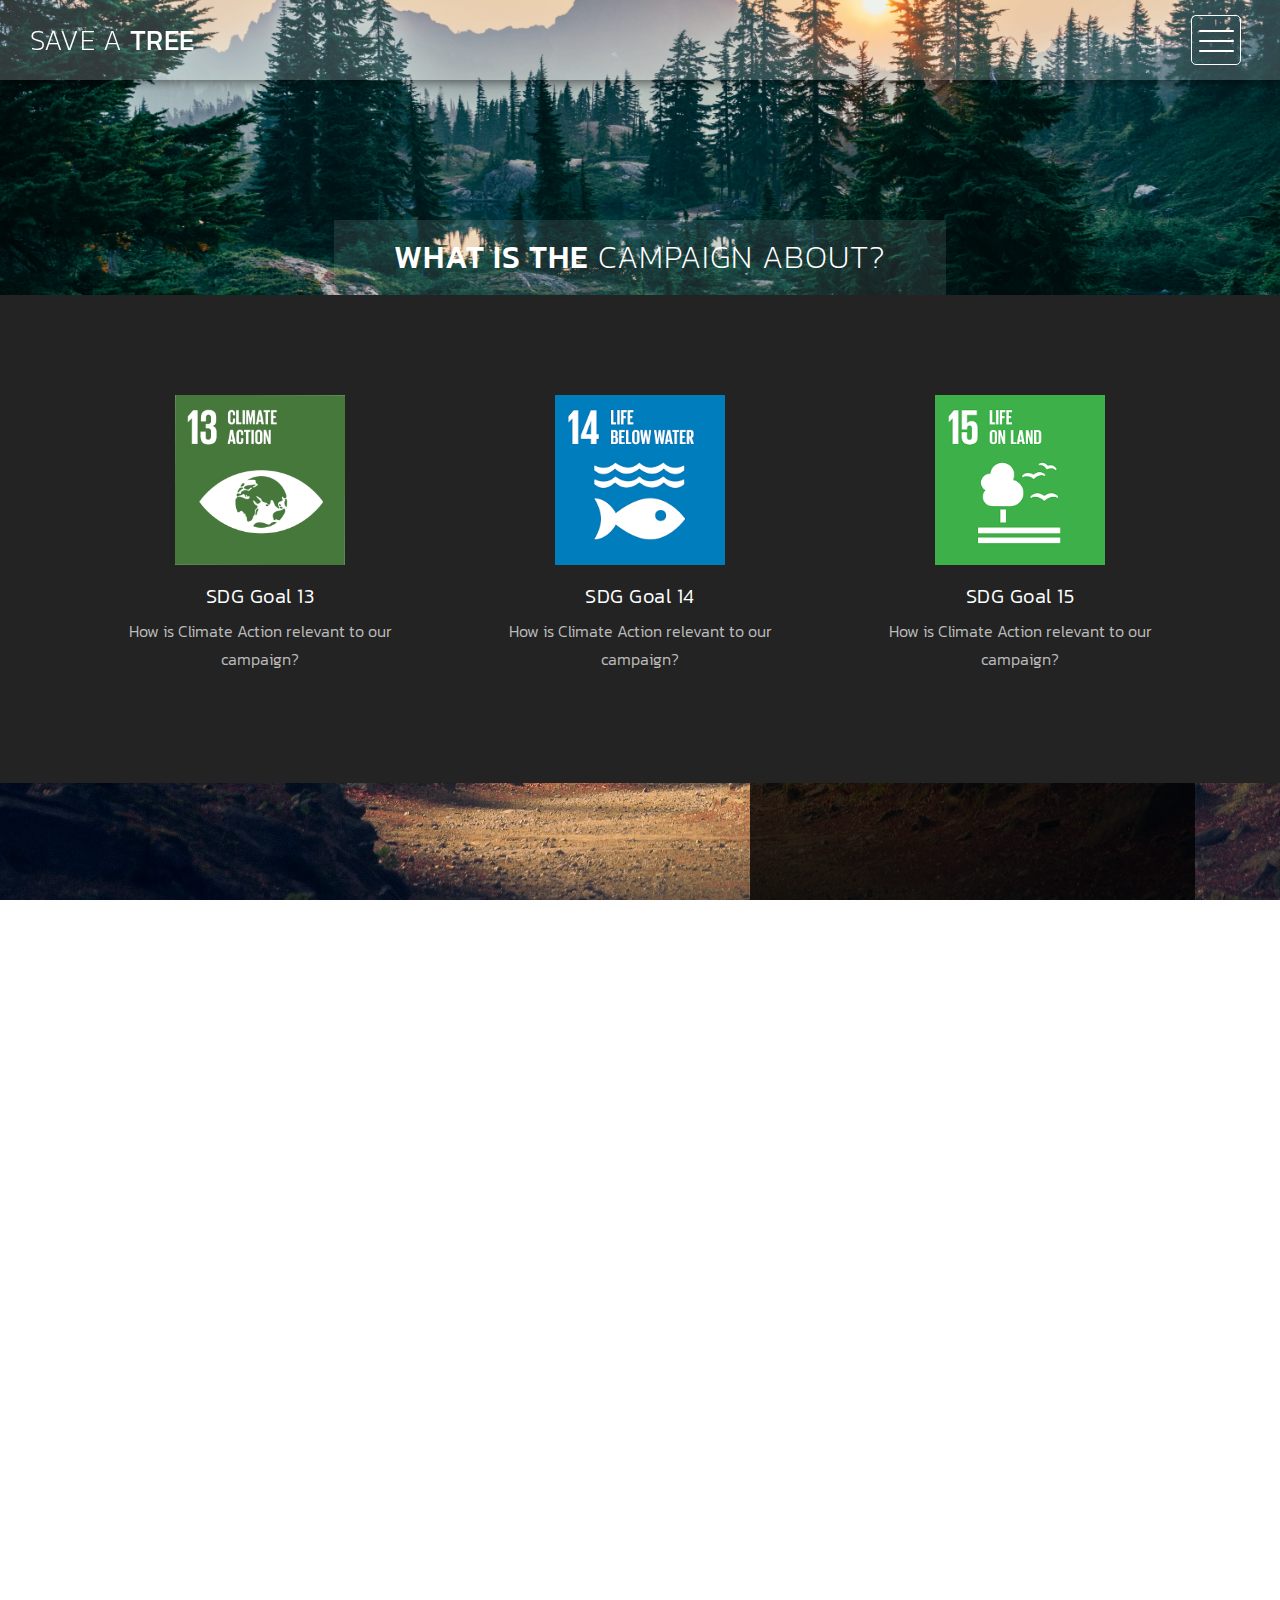
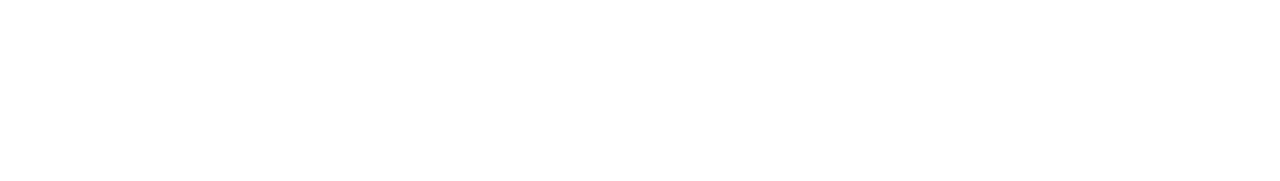
==== about1.html @ 312c1bb8 "about page added" ====
<!DOCTYPE html>
<html>
    <head>
        <meta charset="utf-8">
        <meta http-equiv="X-UA-Compatible" content="IE=edge,chrome=1">
        <title>About</title>

        <meta name="description" content="">
        <meta name="viewport" content="width=device-width, initial-scale=1">
        <link rel="apple-touch-icon" href="apple-touch-icon.png">

        <link rel="stylesheet" href="css/bootstrap.min.css">
        <link rel="stylesheet" href="css/bootstrap-theme.min.css">
        <link rel="stylesheet" href="css/fontAwesome.css">
        <link rel="stylesheet" href="css/light-box.css">
        <link rel="stylesheet" href="css/templatemo-style.css">

        <link href="https://fonts.googleapis.com/css?family=Kanit:100,200,300,400,500,600,700,800,900" rel="stylesheet">

        <script src="js/vendor/modernizr-2.8.3-respond-1.4.2.min.js"></script>
    </head>

<body>

    <nav>
        <div class="logo">
            <a href="index.html"><em>Save A </em>Tree</a>
        </div>
      <div class="menu-icon">
        <span></span>
      </div>
    </nav>

    <div class="page-heading">
        <div class="container">
            <div class="heading-content">
                <h1>What is the<em> campaign about?</em></h1>
            </div>
        </div>
    </div>


    <div class="services">
        <div class="container">
            <div class="col-md-4 col-sm-6">
                <div class="service-item">
                    <div class="icon">
                        <img src="img/13.png" alt="">
                    </div>
                    <div class="text">
                        <h4>SDG Goal 13</h4>
                        <p>How is Climate Action relevant to our campaign?</p>
                    </div>
                </div>
            </div>
            <div class="col-md-4 col-sm-6">
                <div class="service-item">
                    <div class="icon">
                        <img src="img/14.png" alt="">
                    </div>
                    <div class="text">
                        <h4>SDG Goal 14</h4>
                        <p>How is Climate Action relevant to our campaign?</p>
                    </div>
                </div>
            </div>
            <div class="col-md-4 col-sm-6">
                <div class="service-item">
                    <div class="icon">
                        <img src="img/15.png" alt="">
                    </div>
                    <div class="text">
                        <h4>SDG Goal 15</h4>
                        <p>How is Climate Action relevant to our campaign?</p>
                    </div>
                </div>
            </div>
            </div>
        </div>
    </div>


    <div class="more-about-us">
        <div class="container">
            <div class="col-md-5 col-md-offset-7">
                <div class="content">
                    <h1>Save A Tree</h1>
                    <h2>Campaign</h2>
                    <span> </span>
                    <p>The Save a Tree campaign is a noble initiative taken up by The <i>members of Group 5 for their GST project</i> which aims to advocate Enviornment Protection. 
                    <br><br>We not only promote planting new trees, but also trying to <b>save and nurture the small saplings</b> of life near you. 
                    We hope to inspire people to take continued care of the plants near them by watering them, giving them manure etc regularly.
                    <br><br>Join the cause today! <br>Mail us your picture with the plant you saved at email@mail.com.
                    </p>
                    <div class="simple-btn">
                        <a href="index.html">See the Contributions!</a>
                    </div>
                </div>
            </div>
        </div>
    </div>

    


    <footer>
        <div class="container-fluid">
            <div class="col-md-12">
                <p>Made by Dhriti Verma</p>
            </div>
        </div>
    </footer>


    <section class="overlay-menu">
      <div class="container">
        <div class="row">
          <div class="main-menu">
              <ul>
                  <li>
                      <a href="index.html">Home</a>
                  </li>
                  <li>
                      <a href="#">Messages from our contributors</a>
                  </li>
              </ul>
              <p>- One Tree - Several Lives -</p>
          </div>
        </div>
      </div>
    </section>

    <script src="https://ajax.googleapis.com/ajax/libs/jquery/1.11.2/jquery.min.js"></script>
    <script>window.jQuery || document.write('<script src="js/vendor/jquery-1.11.2.min.js"><\/script>')</script>

    <script src="js/vendor/bootstrap.min.js"></script>
    
    <script src="js/plugins.js"></script>
    <script src="js/main.js"></script>

</body>
</html>
---- css/light-box.css ----
/* LIGHT BOX */

body:after {
  content: url(../img/close.png) url(../img/loading.gif) url(../img/prev.png) url(../img/next.png);
  display: none;
}

body.lb-disable-scrolling {
  overflow: hidden;
}

.lightboxOverlay {
  max-height: 100%;
  overflow-y: scroll;
  position: absolute;
  top: 0;
  left: 0;
  z-index: 99999;
  background-color: black;
  filter: progid:DXImageTransform.Microsoft.Alpha(Opacity=80);
  opacity: 0.8;
  display: none;
}

.lightbox {
  position: absolute;
  margin-top: 0%;
  left: 0;
  width: 100%;
  z-index: 100000;
  text-align: center;
  line-height: 0;
  font-weight: normal;
}

.lightbox .lb-image {
  display: block;
  height: auto;
  max-width: inherit;
  max-height: none;
  border-radius: 5px;

  /* Image border */
  border: 10px solid white;
}

.lightbox a img {
  border: none;
}

.lb-outerContainer {
  position: relative;
  *zoom: 1;
  width: 250px;
  height: 250px;
  margin: 0 auto;
  border-radius: 4px;

  /* Background color behind image.
     This is visible during transitions. */
  background-color: white;
}

.lb-outerContainer:after {
  content: "";
  display: table;
  clear: both;
}

.lb-loader {
  position: absolute;
  top: 43%;
  left: 0;
  height: 25%;
  width: 100%;
  text-align: center;
  line-height: 0;
}

.lb-cancel {
  display: block;
  width: 32px;
  height: 32px;
  margin: 0 auto;
  background: url(../img/loading.gif) no-repeat;
}

.lb-nav {
  position: absolute;
  top: 0;
  left: 0;
  height: 100%;
  width: 100%;
  z-index: 10;
}

.lb-container > .nav {
  left: 0;
}

.lb-nav a {
  outline: none;
  background-image: url('[data-uri]');
}

.lb-prev, .lb-next {
  height: 100%;
  cursor: pointer;
  display: block;
}

.lb-nav a.lb-prev {
  width: 34%;
  left: 0;
  float: left;
  background: url(../img/prev.png) left 48% no-repeat;
  filter: progid:DXImageTransform.Microsoft.Alpha(Opacity=0);
  opacity: 0;
  -webkit-transition: opacity 0.6s;
  -moz-transition: opacity 0.6s;
  -o-transition: opacity 0.6s;
  transition: opacity 0.6s;
}

.lb-nav a.lb-prev:hover {
  filter: progid:DXImageTransform.Microsoft.Alpha(Opacity=100);
  opacity: 1;
}

.lb-nav a.lb-next {
  width: 64%;
  right: 0;
  float: right;
  background: url(../img/next.png) right 48% no-repeat;
  filter: progid:DXImageTransform.Microsoft.Alpha(Opacity=0);
  opacity: 0;
  -webkit-transition: opacity 0.6s;
  -moz-transition: opacity 0.6s;
  -o-transition: opacity 0.6s;
  transition: opacity 0.6s;
}

.lb-nav a.lb-next:hover {
  filter: progid:DXImageTransform.Microsoft.Alpha(Opacity=100);
  opacity: 1;
}

.lb-dataContainer {
  margin: 0 auto;
  padding-top: 5px;
  *zoom: 1;
  width: 100%;
  -moz-border-radius-bottomleft: 4px;
  -webkit-border-bottom-left-radius: 4px;
  border-bottom-left-radius: 4px;
  -moz-border-radius-bottomright: 4px;
  -webkit-border-bottom-right-radius: 4px;
  border-bottom-right-radius: 4px;
}

.lb-dataContainer:after {
  content: "";
  display: table;
  clear: both;
}

.lb-data {
  padding: 0 4px;
  color: #ccc;
}

.lb-data .lb-details {
  width: 85%;
  float: left;
  text-align: left;
  line-height: 1.1em;
}

.lb-data .lb-caption {
  font-size: 13px;
  font-weight: bold;
  line-height: 1em;
}

.lb-data .lb-caption a {
  color: #4ae;
}

.lb-data .lb-number {
  margin-top: 15px;
  display: block;
  clear: left;
  padding-bottom: 1em;
  font-size: 13px;
  color: #999999;
}

.lb-data .lb-close {
  display: block;
  float: right;
  width: 30px;
  height: 30px;
  background: url(../img/close.png) top right no-repeat;
  text-align: right;
  outline: none;
  filter: progid:DXImageTransform.Microsoft.Alpha(Opacity=70);
  opacity: 0.7;
  -webkit-transition: opacity 0.2s;
  -moz-transition: opacity 0.2s;
  -o-transition: opacity 0.2s;
  transition: opacity 0.2s;
}

.lb-data .lb-close:hover {
  cursor: pointer;
  filter: progid:DXImageTransform.Microsoft.Alpha(Opacity=100);
  opacity: 1;
}
---- css/templatemo-style.css ----
/*

Highway Template

https://templatemo.com/tm-520-highway

*/

body {
  font-family: 'Kanit', sans-serif;
}

body::-webkit-scrollbar {
  width: 8px;
  height: 8px;
  background-color: rgba(0, 0, 0, 0.9);
}
/* Add a thumb */
body::-webkit-scrollbar-thumb {
    background: rgba(250, 250, 250, 0.5);
}

body, html {
  height: 100%;
  min-height: 100%;
  overflow-x: hidden;
}

.scaling {
  background-image: url(../option3.jpg);
  background-size: cover;
}

.page-heading {
  background-image: url(../option5.jpg);
  background-repeat: no-repeat;
  background-size: cover;
  background-position: center center;
  width: 100%;
  text-align: center;
}

.page-heading .heading-content h1 {
  font-size: 32px;
  text-transform: uppercase;
  color: #fff;
  letter-spacing: 1px;
  background-color: rgba(250,250,250,0.1);
  display: inline-block;
  margin-bottom: 0;
  margin-top: 220px;
  padding: 20px 60px;
}

.page-heading .heading-content em {
  font-style: normal;
  font-weight: 200;
}



/* Nav Bar */

nav .logo {
  float: left;
  margin-left: 30px;
}

nav .logo a {
  font-size: 28px;
  line-height: 80px;
  text-transform: uppercase;
  color: #fff;
  text-decoration: none;
  letter-spacing: 0.5px;
}

nav .logo em {
  font-style: normal;
  font-weight: 200;
}

nav {
  background: rgba(250,250,250,0.2);
  height: 80px;
  position: fixed;
  width: 100%;
  left: 0;
  top: 0;
  z-index: 300;
  box-shadow: 0px 2px 10px 0px rgba(0,0,0,0.5);
}

.menu-icon {
  background: transparent;
  border: 1px solid #fff;
  width: 50px;
  height: 50px;
  margin: 15px 39px 0 auto;
  position: relative;
  cursor: pointer;
  transition: background 0.5s;
  border-radius: 5px;
}

.menu-icon span,
.menu-icon span:before,
.menu-icon span:after {
  cursor: pointer;
  border-radius: 1px;
  height: 2px;
  width: 35px;
  background: white;
  position: absolute;
  left: 15%;
  top: 50%;
  display: block;
  content: '';
  transition: all 0.5s ease-in-out;
}

.menu-icon span:before {
  left: 0;
  top: -10px;
}

.menu-icon span:after {
  left: 0;
  top: 10px;
}

.menu-icon.active {
  background: rgba(250,250,250,0.2);
}

.menu-icon.active span {
  background-color: transparent;
}

.menu-icon.active span:before,
.menu-icon.active span:after {
  top: 0;
}

.menu-icon.active span:before {
  transform: rotate(135deg);
}

.menu-icon.active span:after {
  transform: rotate(-135deg);
}
/* Menu */

.overlay-menu {
  background: rgba(0, 0, 0, 0.95);
  color: #ffffff;
  position: fixed;
  z-index: 100;
  left: 0;
  top: 0;
  height: 100%;
  overflow-y: auto;
  -webkit-overflow-scrolling: touch;
  width: 100%;
  padding: 50px 0;
  opacity: 0;
  text-align: center;
  transform: translateY(-100%);
  transition: all 0.5s;
}

.overlay-menu.open {
  opacity: 1;
  transform: translateY(0%);
}

.overlay-menu .main-menu {
  transform: translateY(50%);
  opacity: 0;
  transition: all 0.3s;
  transition-delay: 0s;
}

.overlay-menu.open .main-menu {
  transition: all 0.7s;
  transition-delay: 0.7s;
  opacity: 1;
  transform: translateY(0%);
}

.overlay-menu .main-menu:nth-child(2) {
  transition-delay: 0s;
}

.overlay-menu.open .main-menu:nth-child(2) {
  transition-delay: 1.25s;
}

.overlay-menu {
  overflow: scroll;
}

.overlay-menu::-webkit-scrollbar {
  display: none;
}

.overlay-menu ul {
  list-style: none;
  margin-top: 80px;
  padding: 0px;
}
.overlay-menu ul li {
  padding: 15px 0px;
}

.overlay-menu ul li a {
  font-size: 24px;
  font-weight: 300;
  color: #fff;
  text-decoration: none;
  transition: all 0.5s;
}

.overlay-menu ul li a:hover {
  color: rgba(250,250,250,0.5);
}


.overlay-menu p {
  margin-top: 60px;
  font-size: 13px;
  text-transform: uppercase;
  color: #fff;
  font-weight: 200;
  letter-spacing: 0.5px;
  text-align: center;
}



#video-container  {
  position: relative;
  width: 100%;
  height: 100%;
  overflow: hidden;
  z-index: 1;
}

#video-container video,
.video-overlay {
  position: absolute;
  left: 50%;
  top: 50%;
  transform: translate(-50%, -50%);
  min-width: 100%;
  min-height: 100%;
}

#video-container .video-overlay {
  z-index: 9999;
  background: rgba(0,0,0,0.5);
  width: 100%;
}

#video-container .video-content {
  z-index: 99999;
  position: absolute;
  height: 100%;
  width: 100%;
}

#video-container .video-content .inner {
  height: 100%;
  width: 100%;
  display: flex;
  justify-content: center;
  align-items: center;
  flex-flow: column wrap;
}

#video-container .video-content .inner h1 {
  font-size: 64px;
  text-transform: uppercase;
  color: #fff;
  letter-spacing: 2px;
  font-weight: 500;
  text-align: center;
}

#video-container .video-content .inner em {
  font-style: normal;
  font-weight: 200;
}


#video-container .video-content .inner p {
  color: #fff;
  font-size: 22px;
  font-weight: 200;
  letter-spacing: 1.5px;
  text-align: center;
  padding: 0px 30px;
}

#video-container .video-content .inner a {
  color: #fff;
  text-decoration: underline;
}

#video-container .video-content .inner .scroll-icon {
  margin-top: 45px;
}

.full-screen-portfolio .container-fluid,
.full-screen-portfolio .col-md-4, .col-md-8 {
  padding-left: 0px;
  padding-right: 0px;
}


.portfolio-item img {
  width: 100%;
  overflow: hidden;
}

.portfolio-item .thumb {
  position: relative;
}


.portfolio-item .hover-effect .hover-content {
    position: absolute;
    text-align: left;
    width: 100%;
    bottom: 0;
    left: 0;
}


.full-screen-portfolio .portfolio-item h1 {
  position: relative;
  font-size: 22px;
  text-transform: uppercase;
  color: #fff;
  display: inline-block;
  padding-left: 20px;
  line-height: 15px;
  transform: translateY(25px);
  transition: .5s ease-in-out;
  letter-spacing: 0.5px;
 }

 .full-screen-portfolio .portfolio-item em {
  font-style: normal;
  font-weight: 200;
 }

.full-screen-portfolio .portfolio-item:hover h1 {
  transform: translateY(0);
 }

.full-screen-portfolio .portfolio-item p {
  padding-left: 20px;
  font-weight: 300!important;
  letter-spacing: 0.5px;
  font-size: 14px;
  color: #fff;
  opacity: 0;
  transform: translateY(10px);
  transition: .5s ease-in-out;
  text-transform: uppercase;
 }

 .full-screen-portfolio .portfolio-item {
 text-align: center;
 line-height: 150%;
 text-transform: lowercase;
 cursor: pointer;
}

.full-screen-portfolio .portfolio-item:hover p {
  opacity: 1;
  transform: translateY(0);
 }




.popup-icon {
  position: fixed;
  bottom: 30px;
  right: 30px;
  z-index: 300;
  display: inline-block;
  width: 60px;
  height: 60px;
}

.popup-icon button {
  background-color: transparent;
  outline: none;
  border: none;
}

.modal-btn img {
  width: 60px;
  height: 60px;
}

/* Modal */
.modal {
  background-color: rgba(0,0,0,.95);
  display: none;
  overflow: auto;
  position: fixed;
  z-index: 1000;
  top: 0;
  left: 0;
  width: 100%;
  height: 100%;
  transform: all 0.6s;
  overflow: scroll;
}

.modal::-webkit-scrollbar {
  display: none;
}

/* Modal Content */
.modal-content {
  text-align: center;
  position: relative;
  top: 0;
  width: 100%;
  margin: 0 auto;
  background-color: transparent;
}
.modal-animated-in {
  animation: totop-in .6s ease;
}
.modal-animated-out {
  animation: totop-out .6s ease forwards;
}
.modal-header {
  border-bottom: none;
}
.modal-header h3 {
  color: #fff;
  font-weight: 400;
  letter-spacing: 1px;
  font-size: 64px;
  margin-top: 5%;
  border-bottom: none;
  margin-bottom: 20px;
}

.modal-header em {
  font-style: normal;
  font-weight: 200;
}

.modal-content .close-btn {
  position: absolute;
  z-index: 99999999;
  color: #fff;
  right: 38px;
  top: 15px;
  width: 50px;
  height: 50px;
  text-align: center;
  cursor: pointer;
}

.modal-body {
  text-align: center;
  margin: 0 auto;
}

.modal-body input {
  border-radius: 5px;
  padding-left: 15px;
  font-size: 14px;
  font-weight: 200;
  color: #fff;
  background-color: rgba(250, 250, 250, 0.15);
  outline: none;
  border: none;
  box-shadow: none;
  line-height: 40px;
  height: 40px;
  width: 60%;
  margin-left: auto;
  margin-right: auto;
  margin-bottom: 25px;
}

.modal-body textarea {
  border-radius: 5px;
  padding-left: 15px;
  padding-top: 10px;
  font-size: 14px;
  font-weight: 200;
  color: #fff;
  background-color: rgba(250, 250, 250, 0.15);
  outline: none;
  border: none;
  box-shadow: none;
  height: 165px;
  max-height: 220px;
  width: 60%;
  margin-left: auto;
  margin-right: auto;
  max-width: 100%;
  margin-bottom: 25px;
}

.modal-body button {
  border-radius: 0px;
  font-size: 13px;
  text-transform: uppercase;
  font-weight: 600;
  background-color: transparent;
  color: #fff;
  letter-spacing: 2px;
  border-bottom: 3px solid #fff;
  display: inline-block;
  padding: 0px 0px 3px 0px;
  transition: all 0.5s;
  border-top: none;
  border-right: none;
  border-left: none;
}

.modal-body button:hover {
  color: rgba(250,250,250,0.5);
  border-color: rgba(250,250,250,0.5);
  outline: none;
}

/* Keyframes */
@keyframes totop-in {
  0% {
    top: 600px;
    opacity: 0;
  }
  100% {
    top: 0%;
    opacity: 1;
  }  
}

@keyframes totop-out {
  0% {
    top: 0px;
    opacity: 1;
  }
  100% {
    top: -100%;
    opacity: 0;
  }  
}



footer {
  width: 100%;
  height: 80px;
  background-color: #313131;
}

footer p {
  text-align: center;
  color: #fff;
  font-weight: 200;
  font-size: 13px;
  text-transform: uppercase;
  padding-top: 33px;
  letter-spacing: 0.5px;
}

footer a {
  color: #aaa;
  text-decoration: none;
}

footer a:hover {
  text-decoration: none;
  color: #aaa;
}



.masonry-portfolio .container-fluid {
  padding-right: 0px;
  padding-left: 0px;
}

.masonry .col-md-4, .masonry .col-md-8 {
  padding-right: 0px;
  padding-left: 0px;
}

.masonry {
  width: 100%;
  background-color: transparent;
  position: relative;
}

.masonry .item {
  display: inline-block;
  float: left;
}

.masonry .first-item {
  margin-bottom: -0.5px;
}

.masonry .last-item {
  float: left;
}

.masonry .item img {
  width: 100%;
  overflow-y: hidden;
}

.masonry .item .thumb {
  position: relative;
}

.masonry .item .hover-effect .hover-content {
    position: absolute;
    text-align: left;
    width: 100%;
    bottom: 5px;
    left: 0;
}


.masonry .item h1 {
  position: relative;
  font-size: 22px;
  text-transform: uppercase;
  color: #fff;
  display: inline-block;
  padding-left: 20px;
  line-height: 15px;
  transform: translateY(25px);
  transition: .5s ease-in-out;
  letter-spacing: 0.5px;
 }

.masonry .item em {
  font-style: normal;
  font-weight: 200;
 }

.masonry .item:hover h1 {
  transform: translateY(0);
 }

.masonry .item p {
  padding-left: 20px;
  font-weight: 300!important;
  letter-spacing: 0.5px;
  font-size: 14px;
  color: #fff;
  opacity: 0;
  transform: translateY(10px);
  transition: .5s ease-in-out;
  text-transform: uppercase;
 }

.masonry .item {
 text-align: center;
 line-height: 150%;
 text-transform: lowercase;
 cursor: pointer;
}

.masonry .item:hover p {
  opacity: 1;
  transform: translateY(0);
 }




.grid-portfolio {
  padding: 65px 0px;
  background-color: #232323;
}

.grid-portfolio .portfolio-item {
  margin: 15px 0px;
}

.portfolio-item .hover-effect .hover-content {
    position: absolute;
    text-align: left;
    width: 100%;
    bottom: 5px;
    left: 0;
}


.grid-portfolio .portfolio-item h1 {
  position: relative;
  font-size: 22px;
  text-transform: uppercase;
  color: #fff;
  display: inline-block;
  padding-left: 20px;
  line-height: 15px;
  transform: translateY(25px);
  transition: .5s ease-in-out;
  letter-spacing: 0.5px;
 }

 .grid-portfolio .portfolio-item em {
  font-style: normal;
  font-weight: 200;
 }

.grid-portfolio .portfolio-item:hover h1 {
  transform: translateY(0);
 }

.grid-portfolio .portfolio-item p {
  padding-left: 20px;
  font-weight: 300!important;
  letter-spacing: 0.5px;
  font-size: 14px;
  color: #fff;
  opacity: 0;
  transform: translateY(10px);
  transition: .5s ease-in-out;
  text-transform: uppercase;
 }

.grid-portfolio .portfolio-item:hover p {
  opacity: 1;
  transform: translateY(0);
 }

 .grid-portfolio .load-more-button {
  margin-top: 15px;
 }

 .grid-portfolio .load-more-button a {
  width: 100%;
  height: 80px;
  display: inline-block;
  text-align: center;
  line-height: 80px;
  font-size: 15px;
  text-transform: uppercase;
  text-decoration: none;
  letter-spacing: 1px;
  color: #fff;
  background-color: #313131;
  transition: all 0.5s;
 }

 .grid-portfolio .load-more-button a:hover {
  color: rgba(250,250,250,0.5);
 }




 .services {
  background-color: #232323;
  padding: 65px 0px;
 }

 .services .service-item {
  margin: 15px 0px;
  padding: 20px;
  text-align: center;
  transition: all 0.5s;
 }

  .services .service-item:hover {
    background-color: #313131;
  }

 .services .service-item .icon {
  width: 170px;
  height: 170px;
  text-align: center;
  display: inline-block;
  line-height: 50px;
 }

.services .service-item .icon img {
  max-width: 100%;
}

.services .service-item h4 {
  margin-top: 20px;
  color: #fff;
  font-size: 20px;
  text-transform: capitalize;
  letter-spacing: 0.5px;
  font-weight: 300;
}

.services .service-item p {
  color: #bbb;
  font-size: 16px;
  font-weight: 300;
  line-height: 28px;
}



.more-about-us {
  background-image: url(../landing-page.jpg);
  background-repeat: no-repeat;
  background-attachment: fixed;
  background-size: cover;
  background-position: center center;
  width: 100%;
  text-align: center;
}

.more-about-us .content {
  background-color: rgba(0,0,0,0.8);
  text-align: left;
  padding: 150px 60px;
  color: #fff;
}

.more-about-us .content h2 {
  margin-top: 0px;
  font-size: 34px;
  font-weight: 300;
  letter-spacing: 0.5px;
  margin-bottom: 5px;
}

.more-about-us .content span {
  font-size: 16px;
  font-weight: 200;
  display: inline-block;
  margin-bottom: 30px;
  letter-spacing: 0.5px;
}

.more-about-us .content p {
  color: #fff;
  font-size: 16px;
  font-weight: 300;
  line-height: 28px;
}

.more-about-us .content .simple-btn {
  margin-top: 30px;
}

.more-about-us .content .simple-btn a {
  font-size: 13px;
  text-transform: uppercase;
  font-weight: 600;
  background-color: transparent;
  color: #fff;
  letter-spacing: 2px;
  border-bottom: 3px solid #fff;
  padding-bottom: 3px;
  text-decoration: none;
  transition: all 0.5s;
}

.more-about-us .content .simple-btn a:hover {
  opacity: 0.5;
}



.pricing-tables {
  padding: 65px 0px;
  background-color: #232323;
}

.pricing-tables .table-item {
  padding: 60px 0px;
  margin: 15px 0px;
  text-align: center;
  background-color: #313131;
}

.pricing-tables .table-item h4 {
  margin-top: 0px;
  font-size: 36px;
  font-weight: 200;
  color: #f4dd5b;
  letter-spacing: 0.5px;
}

.pricing-tables .table-item span {
  font-size: 17px;
  display: inline-block;
  color: #aaa;
  letter-spacing: 0.5px;
  text-transform: capitalize;
  border-bottom: 1px solid #414141;
  width: 100%;
  padding-bottom: 40px;
}

.pricing-tables .table-item ul {
  list-style: none;
  padding: 0;
  margin-top: 35px;
}

.pricing-tables .table-item ul li {
  font-size: 15px;
  font-weight: 300;
  color: #fff;
  letter-spacing: 0.5px;
  margin: 15px 0px;
}

.pricing-tables .table-item .simple-btn {
  margin-top: 40px;
  padding-bottom: 10px;
}

.pricing-tables .table-item .simple-btn a {
  font-size: 13px;
  text-transform: uppercase;
  font-weight: 600;
  background-color: transparent;
  color: #f4dd5b;
  letter-spacing: 2px;
  border-bottom: 3px solid #f4dd5b;
  padding-bottom: 3px;
  text-decoration: none;
  transition: all 0.5s;
}

.pricing-tables .table-item .simple-btn a:hover {
  opacity: 0.5;
}

.pricing-tables .premium-item {
  background-color: #f4dd5b;
}

.pricing-tables .premium-item h4, .pricing-tables .premium-item span, .pricing-tables .premium-item ul li, .pricing-tables .premium-item .simple-btn a {
  color: #232323;
  border-color: #232323;
}



.blog-entries {
  padding: 80px 0px;
  background-color: #232323;
}


.blog-entries .blog-posts {
  margin-right: 30px;
}


.blog-post {
  border-bottom: 1px solid #414141;
  padding-bottom: 65px;
  margin-bottom: 60px;
}

.blog-post img {
  width: 100%;
  overflow-y: hidden;
}

.blog-post .text-content {
  margin-top: 30px;
}

.blog-post .text-content span {
  font-size: 16px;
  font-weight: 200;
  color: #fff;
  letter-spacing: 0.5px;
}

.blog-post .text-content span a {
  color: #f4dd5b;
  text-decoration: none;
}

.blog-post .text-content h2 {
  margin-top: 5px;
  font-size: 36px;
  color: #fff;
  letter-spacing: 0.5px;
  text-transform: capitalize;
  font-weight: 300;
}

.blog-post .text-content p {
  color: #bbb;
  font-size: 16px;
  font-weight: 300;
  line-height: 28px;
  margin-top: 20px;
}

.blog-post .text-content .simple-btn {
  margin-top: 25px;
}

.blog-post .text-content .simple-btn a {
  font-size: 13px;
  text-transform: uppercase;
  font-weight: 600;
  background-color: transparent;
  color: #fff;
  letter-spacing: 2px;
  border-bottom: 3px solid #fff;
  padding-bottom: 3px;
  text-decoration: none;
  transition: all 0.5s;
}

.blog-post .text-content .simple-btn a:hover {
  opacity: 0.5;
}

.blog-entries .page-number {
  padding: 0;
  margin: 0;
  list-style: none;
}

.blog-entries .page-number li {
  display: inline-block;
  margin-right: 3px;
}

.blog-entries .page-number li:last-child {
  margin-right: 0px;
}

.blog-entries .page-number li.active a {
  color: #232323;
  background-color: #fff;
}

.blog-entries .page-number li.active a:hover {
  opacity: 1;
}

.blog-entries .page-number li a {
  font-size: 18px;
  color: #fff;
  text-decoration: none;
  width: 50px;
  height: 50px;
  display: inline-block;
  line-height: 50px;
  text-align: center;
  background-color: #414141;
  transition: all 0.5s;
}

.blog-entries .page-number li a:hover {
  opacity: 0.5;
}

.single-blog-post {
  margin-right: 30px;
}

.single-blog-post img {
  width: 100%;
  overflow-y: hidden;
}

.single-blog-post .text-content {
  margin-top: 20px;
}

.single-blog-post .text-content span {
  font-size: 16px;
  font-weight: 200;
  color: #fff;
  letter-spacing: 0.5px;
  border-bottom: 1px solid #414141;
  padding-bottom: 25px;
  display: inline-block;
  width: 100%;
  margin-bottom: 0px;
}

.single-blog-post .text-content span a {
  color: #f4dd5b;
  text-decoration: none;
}

.single-blog-post .text-content h2 {
  margin-top: 0px;
  font-size: 36px;
  color: #fff;
  letter-spacing: 0.5px;
  text-transform: capitalize;
  font-weight: 300;
}

.single-blog-post .text-content p {
  color: #bbb;
  font-size: 16px;
  font-weight: 300;
  line-height: 28px;
  margin-top: 20px;
  margin-bottom: 30px;
}

.single-blog-post .tags-share {
  border-top: 1px solid #414141;
  border-bottom: 1px solid #414141;
  padding: 8px 0px 10px 0px;
}

.single-blog-post .tags-share ul {
  padding: 0;
  margin: 0;
  list-style: none;
}

.single-blog-post .tags-share ul li:first-child {
  color: #fff;
  font-size: 16px;
  font-weight: 200;
  letter-spacing: 0.5px;
}

.single-blog-post .tags-share ul li {
  display: inline-block;
  color: #fff;
}

.single-blog-post .tags-share ul li a {
  font-size: 16px;
  font-weight: 200;
  letter-spacing: 0.5px;
  color: #f4dd5b;
  text-decoration: none;
  transition: all 0.5s;
}

.single-blog-post .tags-share ul li a:hover {
  opacity: 0.5;
}

.single-blog-post .tags-share .share {
  text-align: right;
}

.blog-entries .search input {
  background-color: rgba(250,250,250,0.1);
  width: 100%;
  height: 50px;
  line-height: 50px;
  padding-left: 15px;
  color: #fff;
  font-size: 15px;
  font-weight: 300;
  border-radius: 0px;
  outline: none;
  border: none;
}

.sidebar-heding h2 {
  font-size: 20px;
  text-transform: capitalize;
  color: #fff;
  margin-top: 40px;
  letter-spacing: 0.5px;
  padding-bottom: 10px;
  border-bottom: 1px solid #414141;
  margin-bottom: 20px;
}

.archives ul, .categories ul {
  margin-top: -5px;
  padding: 0;
  list-style: none;
}

.archives ul li, .categories ul li {
  margin-bottom: 12px; 
}

.archives ul li:last-child, .categories ul li:last-child {
  margin-bottom: 0px; 
}

.archives ul li a, .categories ul li a {
  font-size: 15px;
  font-weight: 200;
  color: #fff;
  text-decoration: none;
  letter-spacing: 0.5px;
  transition: all 0.5s;
}


.archives ul li a:hover, .categories ul li a:hover {
  opacity: 0.5;
}

.recent-posts ul {
  padding: 0;
  list-style: none;
}

.recent-posts ul li {
  margin-bottom: 15px;
}

.recent-posts ul a {
  text-decoration: none;
}

.recent-posts ul li img {
  display: inline-block;
  max-width: 100%;
  margin-right: 15px;
}

.recent-posts ul li .text {
  display: inline-block;
}

.recent-posts ul li h6 {
  margin-bottom: 5px;
  padding-top: 0px;
  margin-top: 0px;
  display: block;
  font-size: 16px;
  color: #fff;
  letter-spacing: 0.5px;
}

.recent-posts ul li span {
  display: inline-block;
  font-size: 14px;
  font-weight: 200;
  color: #f4dd5b;
}


.latest-gallery ul {
  padding: 0;
  margin: 0;
  list-style: none;
}

.latest-gallery ul li {
  display: inline-block;
  max-width: 59px;
  overflow-y: hidden;
  margin-bottom: 3px;
  margin-right: 1px;
}

.latest-gallery ul li:nth-child(4){
  margin-right: 0px;
}

.latest-gallery ul li:nth-child(8){
  margin-right: 0px;
}

.latest-gallery ul li img {
  width: 100%;
  transition: all 0.5s;
}

.latest-gallery ul li img:hover {
  cursor: pointer;
  opacity: 0.5;
}




@media (max-width: 530px) {

  .modal-header h3 {
    margin-top: 15%;
  }

  .modal-body input {
    width: 100%;
  }

  .modal-body textarea {
    width: 100%;
  }

  .modal-content {
    padding-bottom: 40px;
  }

  .grid-portfolio {
    padding: 0px 0px;
  }

  .grid-portfolio .portfolio-item {
    margin: 30px 0px;
  }

  .grid-portfolio .load-more-button {
    padding-bottom: 30px;
  }

  .more-about-us .content {
    padding: 60px 30px;
  }

}


@media (max-width: 992px) {

  .blog-entries .blog-posts {
    margin-right: 0px;
  }

  .single-blog-post {
    margin-right: 0px;
    margin-bottom: 80px;
  }

  .blog-entries .page-number {
    margin-bottom: 80px;
  }

  .single-blog-post .tags-share .tags {
    text-align: center;
  }

  .single-blog-post .tags-share .share {
    text-align: center;
  }

}
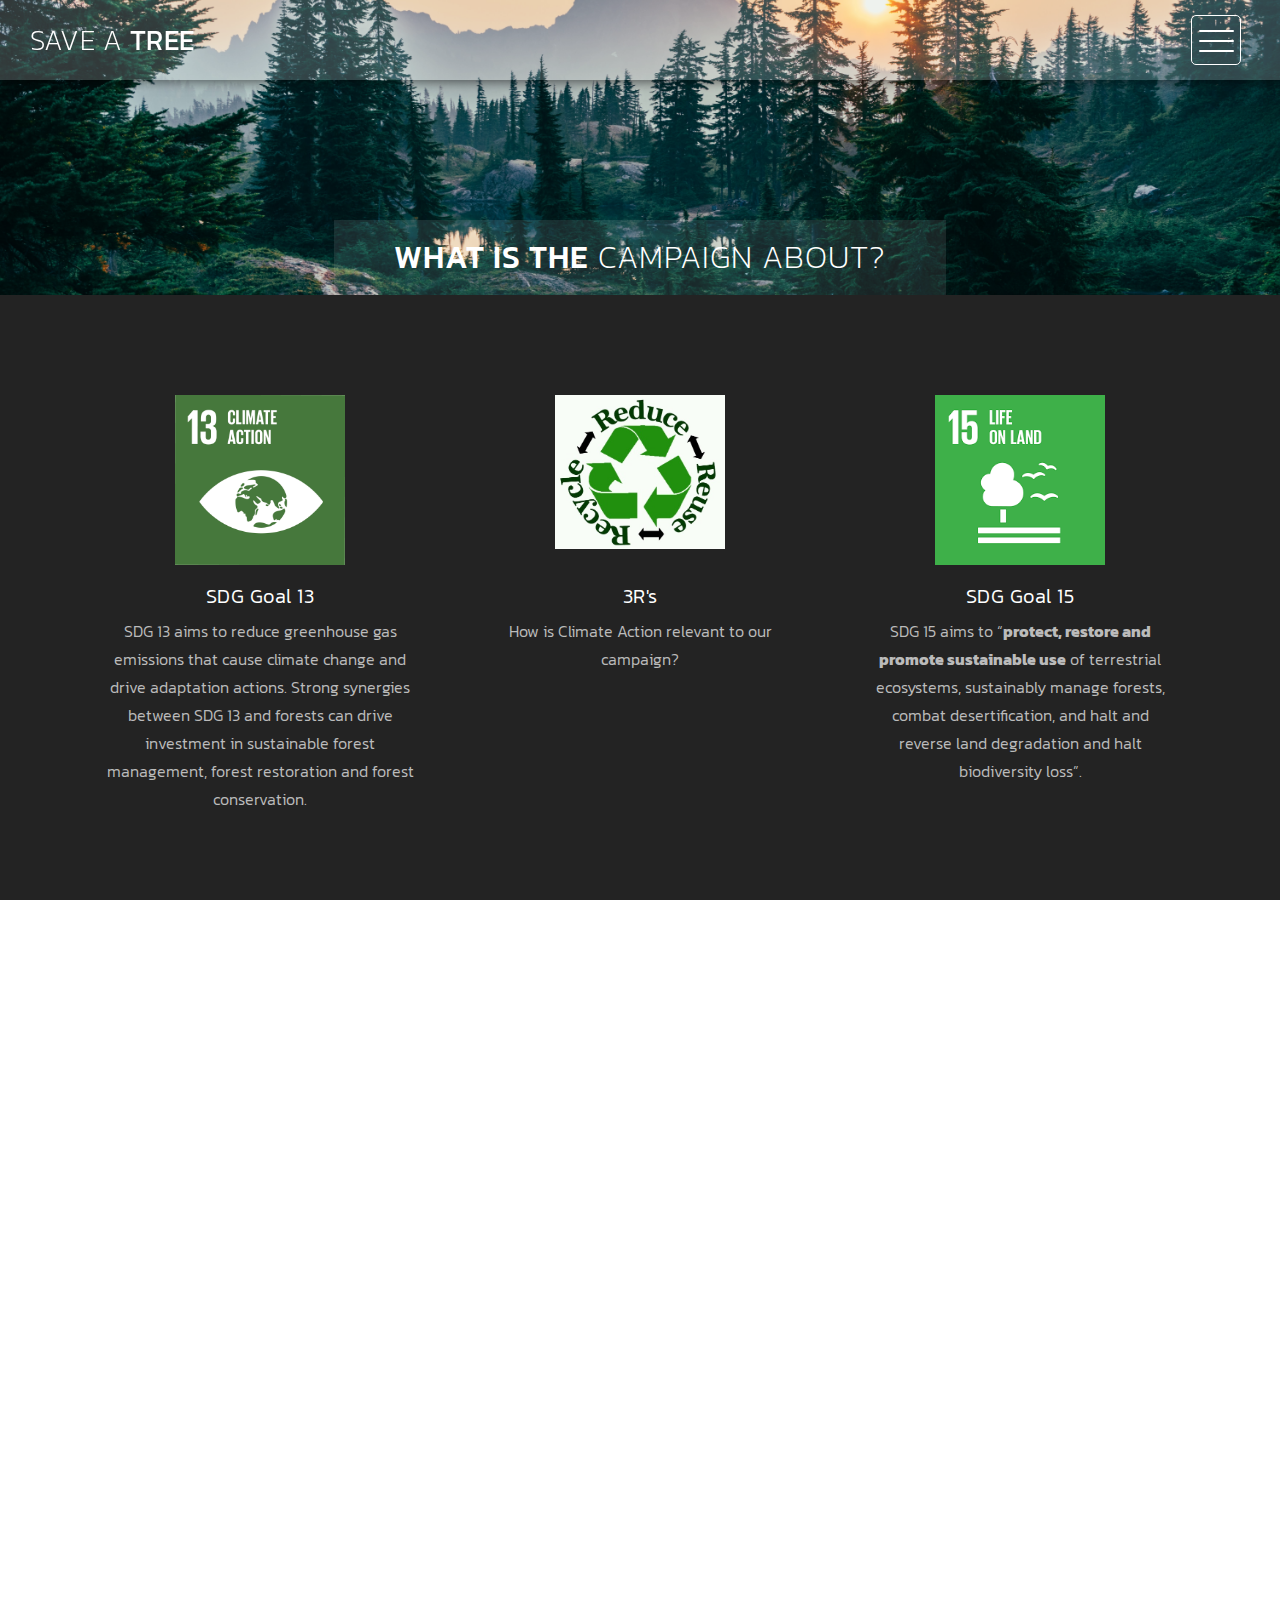
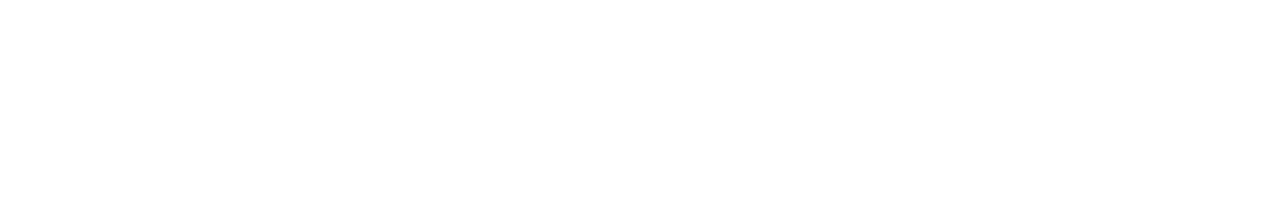
==== commit 8c29ac67: "update" ====
--- a/about1.html
+++ b/about1.html
@@ -49,17 +49,17 @@
                     </div>
                     <div class="text">
                         <h4>SDG Goal 13</h4>
-                        <p>How is Climate Action relevant to our campaign?</p>
+                        <p>SDG 13 aims to reduce greenhouse gas emissions that cause climate change and drive adaptation actions. Strong synergies between SDG 13 and forests can drive investment in sustainable forest management, forest restoration and forest conservation.</p>
                     </div>
                 </div>
             </div>
             <div class="col-md-4 col-sm-6">
                 <div class="service-item">
                     <div class="icon">
-                        <img src="img/14.png" alt="">
+                        <img src="3r.jpg" alt="">
                     </div>
                     <div class="text">
-                        <h4>SDG Goal 14</h4>
+                        <h4>3R's</h4>
                         <p>How is Climate Action relevant to our campaign?</p>
                     </div>
                 </div>
@@ -71,7 +71,7 @@
                     </div>
                     <div class="text">
                         <h4>SDG Goal 15</h4>
-                        <p>How is Climate Action relevant to our campaign?</p>
+                        <p>SDG 15 aims to “<b>protect, restore and promote sustainable use</b> of terrestrial ecosystems, sustainably manage forests, combat desertification, and halt and reverse land degradation and halt biodiversity loss”.</p>
                     </div>
                 </div>
             </div>
@@ -121,10 +121,10 @@
                       <a href="index.html">Home</a>
                   </li>
                   <li>
-                      <a href="#">Messages from our contributors</a>
+                      <a href="#">The Team</a>
                   </li>
               </ul>
-              <p>- One Tree - Several Lives -</p>
+              <p>~ One Tree ~ Several Lives ~</p>
           </div>
         </div>
       </div>
--- a/css/templatemo-style.css
+++ b/css/templatemo-style.css
@@ -828,7 +828,7 @@
 .more-about-us .content {
   background-color: rgba(0,0,0,0.8);
   text-align: left;
-  padding: 150px 60px;
+  padding: 100px 50px;
   color: #fff;
 }
 
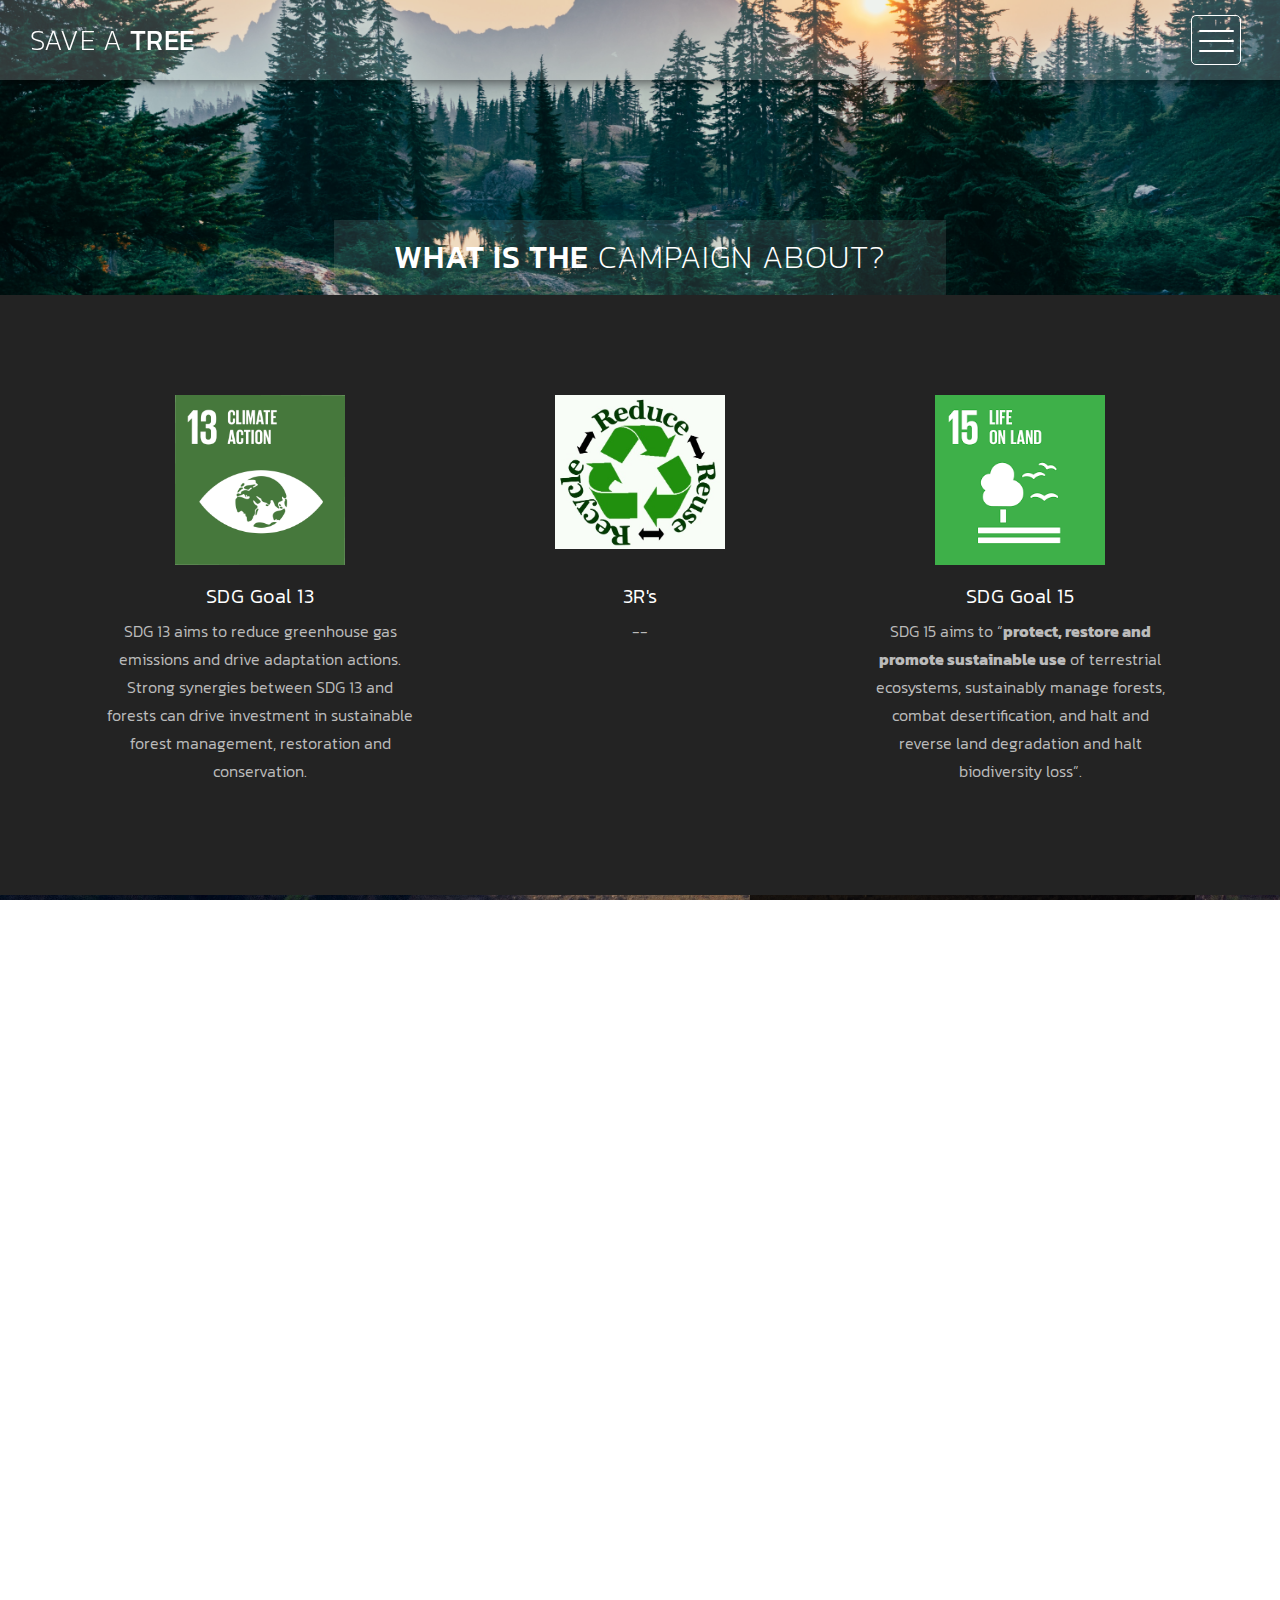
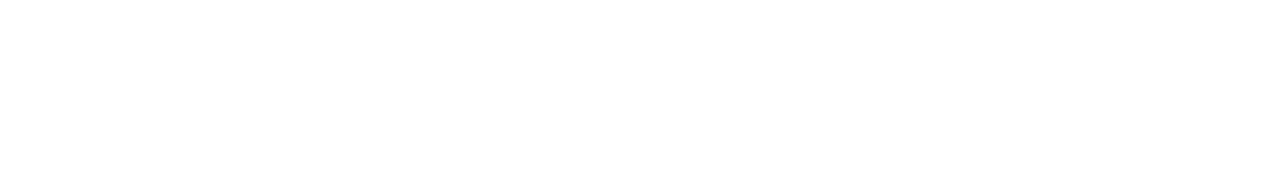
==== commit 5ded78c4: "team page added" ====
--- a/about1.html
+++ b/about1.html
@@ -49,7 +49,7 @@
                     </div>
                     <div class="text">
                         <h4>SDG Goal 13</h4>
-                        <p>SDG 13 aims to reduce greenhouse gas emissions that cause climate change and drive adaptation actions. Strong synergies between SDG 13 and forests can drive investment in sustainable forest management, forest restoration and forest conservation.</p>
+                        <p>SDG 13 aims to reduce greenhouse gas emissions and drive adaptation actions. Strong synergies between SDG 13 and forests can drive investment in sustainable forest management, restoration and conservation.</p>
                     </div>
                 </div>
             </div>
@@ -60,7 +60,7 @@
                     </div>
                     <div class="text">
                         <h4>3R's</h4>
-                        <p>How is Climate Action relevant to our campaign?</p>
+                        <p>--</p>
                     </div>
                 </div>
             </div>
@@ -90,7 +90,7 @@
                     <p>The Save a Tree campaign is a noble initiative taken up by The <i>members of Group 5 for their GST project</i> which aims to advocate Enviornment Protection. 
                     <br><br>We not only promote planting new trees, but also trying to <b>save and nurture the small saplings</b> of life near you. 
                     We hope to inspire people to take continued care of the plants near them by watering them, giving them manure etc regularly.
-                    <br><br>Join the cause today! <br>Mail us your picture with the plant you saved at email@mail.com.
+                    <br><br>Join the cause today! <br>Mail us your picture with the plant you saved at saveatree.gst.amity46@gmail.com.
                     </p>
                     <div class="simple-btn">
                         <a href="index.html">See the Contributions!</a>
@@ -121,7 +121,7 @@
                       <a href="index.html">Home</a>
                   </li>
                   <li>
-                      <a href="#">The Team</a>
+                      <a href="team.html">The Team</a>
                   </li>
               </ul>
               <p>~ One Tree ~ Several Lives ~</p>
--- a/css/templatemo-style.css
+++ b/css/templatemo-style.css
@@ -29,6 +29,27 @@
 .scaling {
   background-image: url(../option3.jpg);
   background-size: cover;
+}
+
+.page-heading-team {
+  background-color: rgb(41, 41, 41);
+  background-repeat: no-repeat;
+  background-size: cover;
+  background-position: center center;
+  width: 100%;
+  text-align: left;
+}
+
+.page-heading-team .heading-content h1 {
+  font-size: 32px;
+  text-transform: uppercase;
+  color: rgb(219, 219, 219);
+  letter-spacing: 1px;
+  background-color: rgb(49, 49, 49);
+  display: inline-block;
+  margin-bottom: 0;
+  margin-top: 140px;
+  padding: 20px 60px;
 }
 
 .page-heading {
